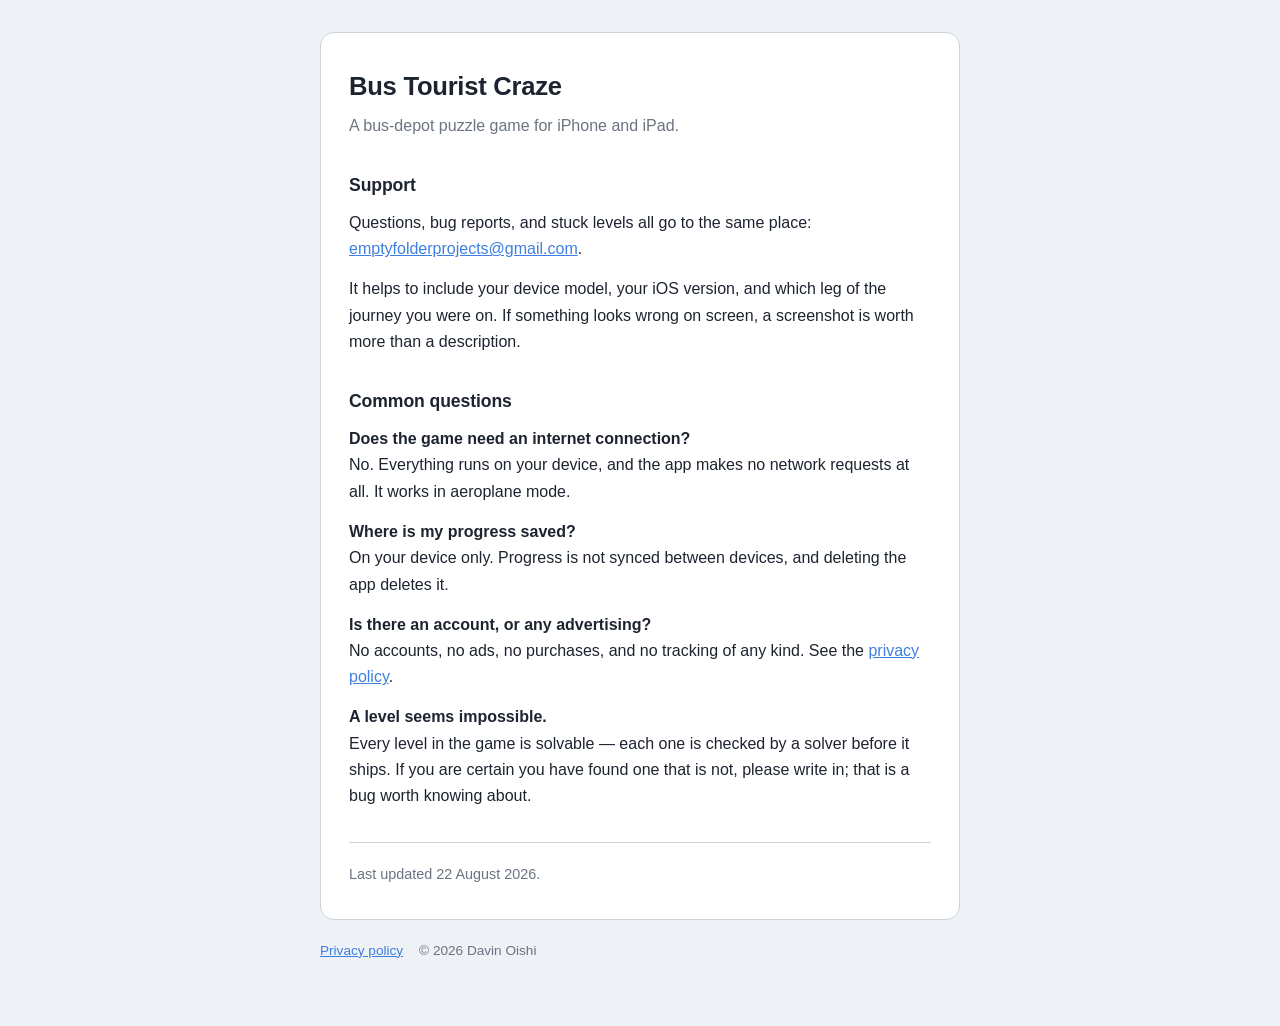
==== index.html @ 3d949810 "Support and privacy policy pages for Bus Tourist Craze" ====
<!DOCTYPE html>
<html lang="en">
<head>
<meta charset="utf-8">
<meta name="viewport" content="width=device-width, initial-scale=1">
<title>Bus Tourist Craze — Support</title>
<meta name="description" content="Support and contact for Bus Tourist Craze, a bus-depot puzzle game for iPhone and iPad.">
<link rel="stylesheet" href="style.css">
</head>
<body>
<main>
  <header>
    <h1>Bus Tourist Craze</h1>
    <p class="tagline">A bus-depot puzzle game for iPhone and iPad.</p>
  </header>

  <h2>Support</h2>
  <p>
    Questions, bug reports, and stuck levels all go to the same place:
    <a href="mailto:emptyfolderprojects@gmail.com">emptyfolderprojects@gmail.com</a>.
  </p>
  <p>
    It helps to include your device model, your iOS version, and which leg of the
    journey you were on. If something looks wrong on screen, a screenshot is worth
    more than a description.
  </p>

  <h2>Common questions</h2>

  <p><strong>Does the game need an internet connection?</strong><br>
  No. Everything runs on your device, and the app makes no network requests at all.
  It works in aeroplane mode.</p>

  <p><strong>Where is my progress saved?</strong><br>
  On your device only. Progress is not synced between devices, and deleting the app
  deletes it.</p>

  <p><strong>Is there an account, or any advertising?</strong><br>
  No accounts, no ads, no purchases, and no tracking of any kind. See the
  <a href="privacy.html">privacy policy</a>.</p>

  <p><strong>A level seems impossible.</strong><br>
  Every level in the game is solvable — each one is checked by a solver before it
  ships. If you are certain you have found one that is not, please write in; that
  is a bug worth knowing about.</p>

  <div class="updated">
    Last updated 22 August 2026.
  </div>
</main>

<footer>
  <a href="privacy.html">Privacy policy</a>
  <span>© 2026 Davin Oishi</span>
</footer>
</body>
</html>
---- style.css ----
/* The game's own palette, from web/style.css, so the pages read as part of the
   same thing rather than a generic legal boilerplate page. */
:root {
  --bg: #eef1f6;
  --panel: #ffffff;
  --ink: #1d2430;
  --muted: #6b7482;
  --line: #cdd4de;
  --azure: #3d7fe0;
  --amber: #e8a72c;
}

* { box-sizing: border-box; }

body {
  margin: 0;
  padding: 2rem 1.25rem 4rem;
  background: var(--bg);
  color: var(--ink);
  font: 16px/1.65 -apple-system, BlinkMacSystemFont, "Segoe UI", Roboto,
        "Helvetica Neue", Arial, sans-serif;
  -webkit-text-size-adjust: 100%;
}

main {
  max-width: 40rem;
  margin: 0 auto;
  background: var(--panel);
  border: 1px solid var(--line);
  border-radius: 14px;
  padding: 2rem 1.75rem;
}

header { margin-bottom: 2rem; }

h1 {
  margin: 0 0 .35rem;
  font-size: 1.6rem;
  letter-spacing: -0.01em;
}

.tagline { margin: 0; color: var(--muted); }

h2 {
  margin: 2rem 0 .6rem;
  font-size: 1.1rem;
  letter-spacing: -0.005em;
}

h2:first-of-type { margin-top: 0; }

p, li { margin: 0 0 .85rem; }

ul { padding-left: 1.25rem; }

a { color: var(--azure); }

a:hover { text-decoration: none; }

.stamp {
  display: inline-block;
  padding: .3rem .7rem;
  border-radius: 999px;
  background: #eef4ff;
  border: 1px solid #cddffa;
  color: #24508f;
  font-size: .85rem;
  font-weight: 600;
}

footer {
  max-width: 40rem;
  margin: 1.25rem auto 0;
  color: var(--muted);
  font-size: .85rem;
  display: flex;
  gap: 1rem;
  flex-wrap: wrap;
}

.updated {
  margin-top: 2rem;
  padding-top: 1.25rem;
  border-top: 1px solid var(--line);
  color: var(--muted);
  font-size: .9rem;
}

@media (prefers-color-scheme: dark) {
  :root {
    --bg: #171b22;
    --panel: #1f242d;
    --ink: #e7ebf2;
    --muted: #9aa4b2;
    --line: #333c49;
  }
  .stamp { background: #1c2a42; border-color: #2c4468; color: #9ec2f7; }
  a { color: #7fb0f5; }
}
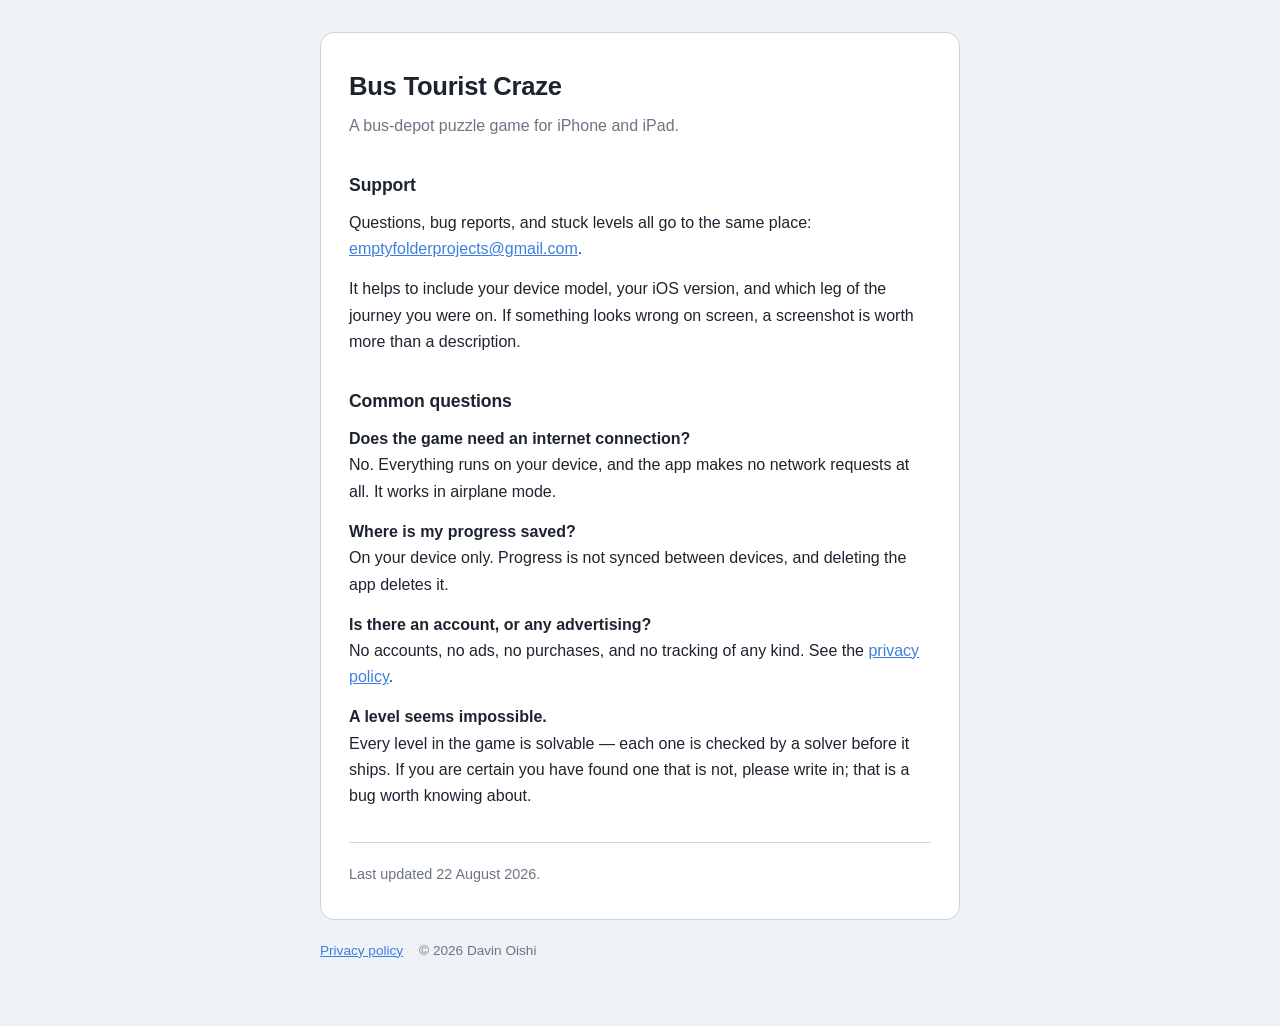
==== commit cfeb345b: "Say airplane mode, which is what the setting is called Co-Authored-By: Claude Opus 5 <noreply@anthro" ====
--- a/index.html
+++ b/index.html
@@ -29,7 +29,7 @@
 
   <p><strong>Does the game need an internet connection?</strong><br>
   No. Everything runs on your device, and the app makes no network requests at all.
-  It works in aeroplane mode.</p>
+  It works in airplane mode.</p>
 
   <p><strong>Where is my progress saved?</strong><br>
   On your device only. Progress is not synced between devices, and deleting the app
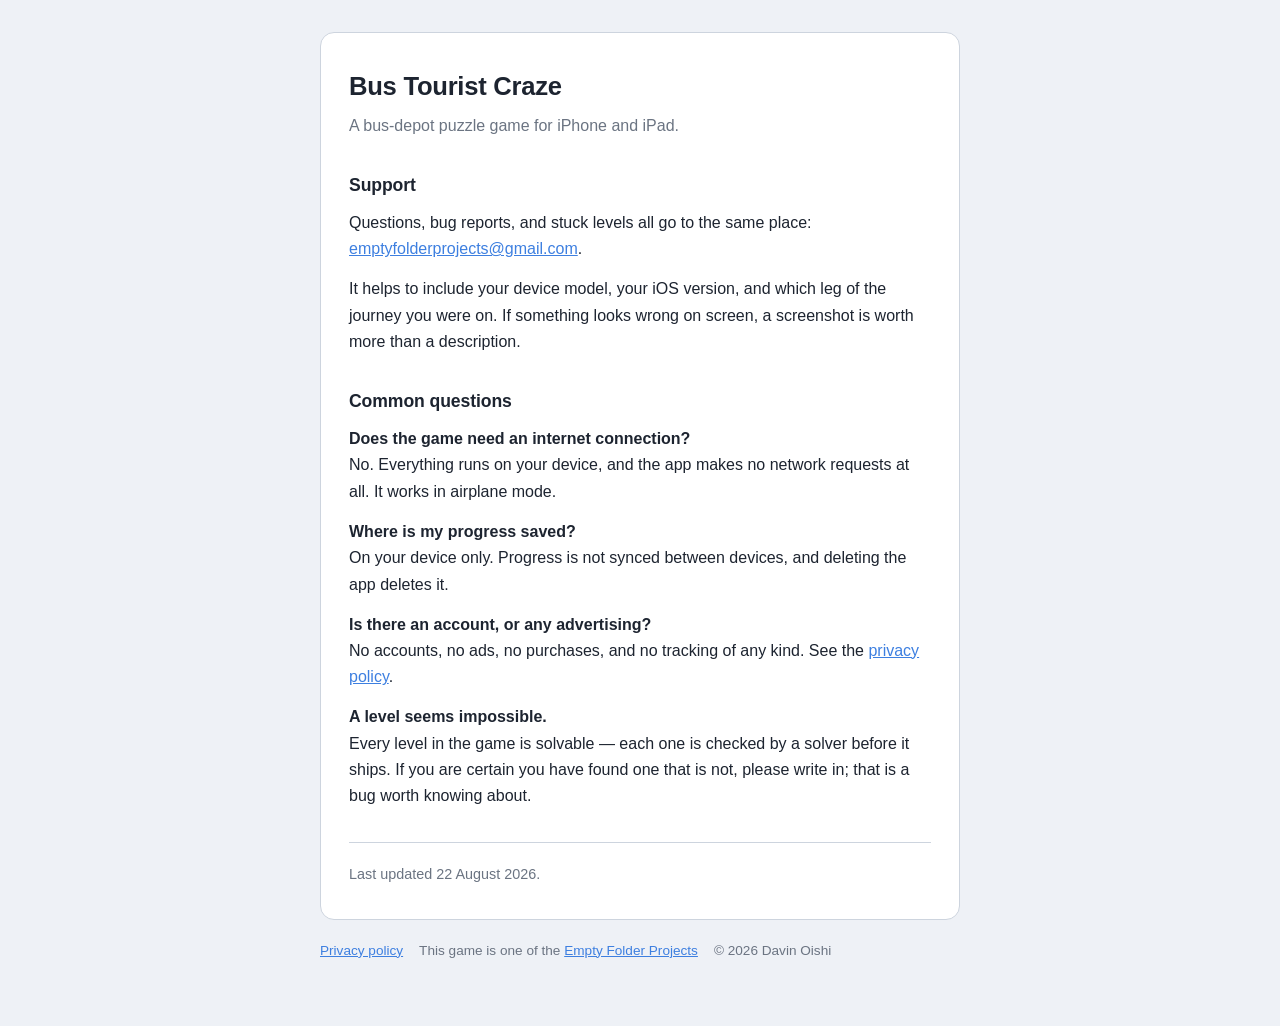
==== commit a7ff75af: "Footer: link Empty Folder Projects" ====
--- a/index.html
+++ b/index.html
@@ -51,6 +51,7 @@
 
 <footer>
   <a href="privacy.html">Privacy policy</a>
+  <span>This game is one of the <a href="https://emptyfolderprojects.ca">Empty Folder Projects</a></span>
   <span>© 2026 Davin Oishi</span>
 </footer>
 </body>
